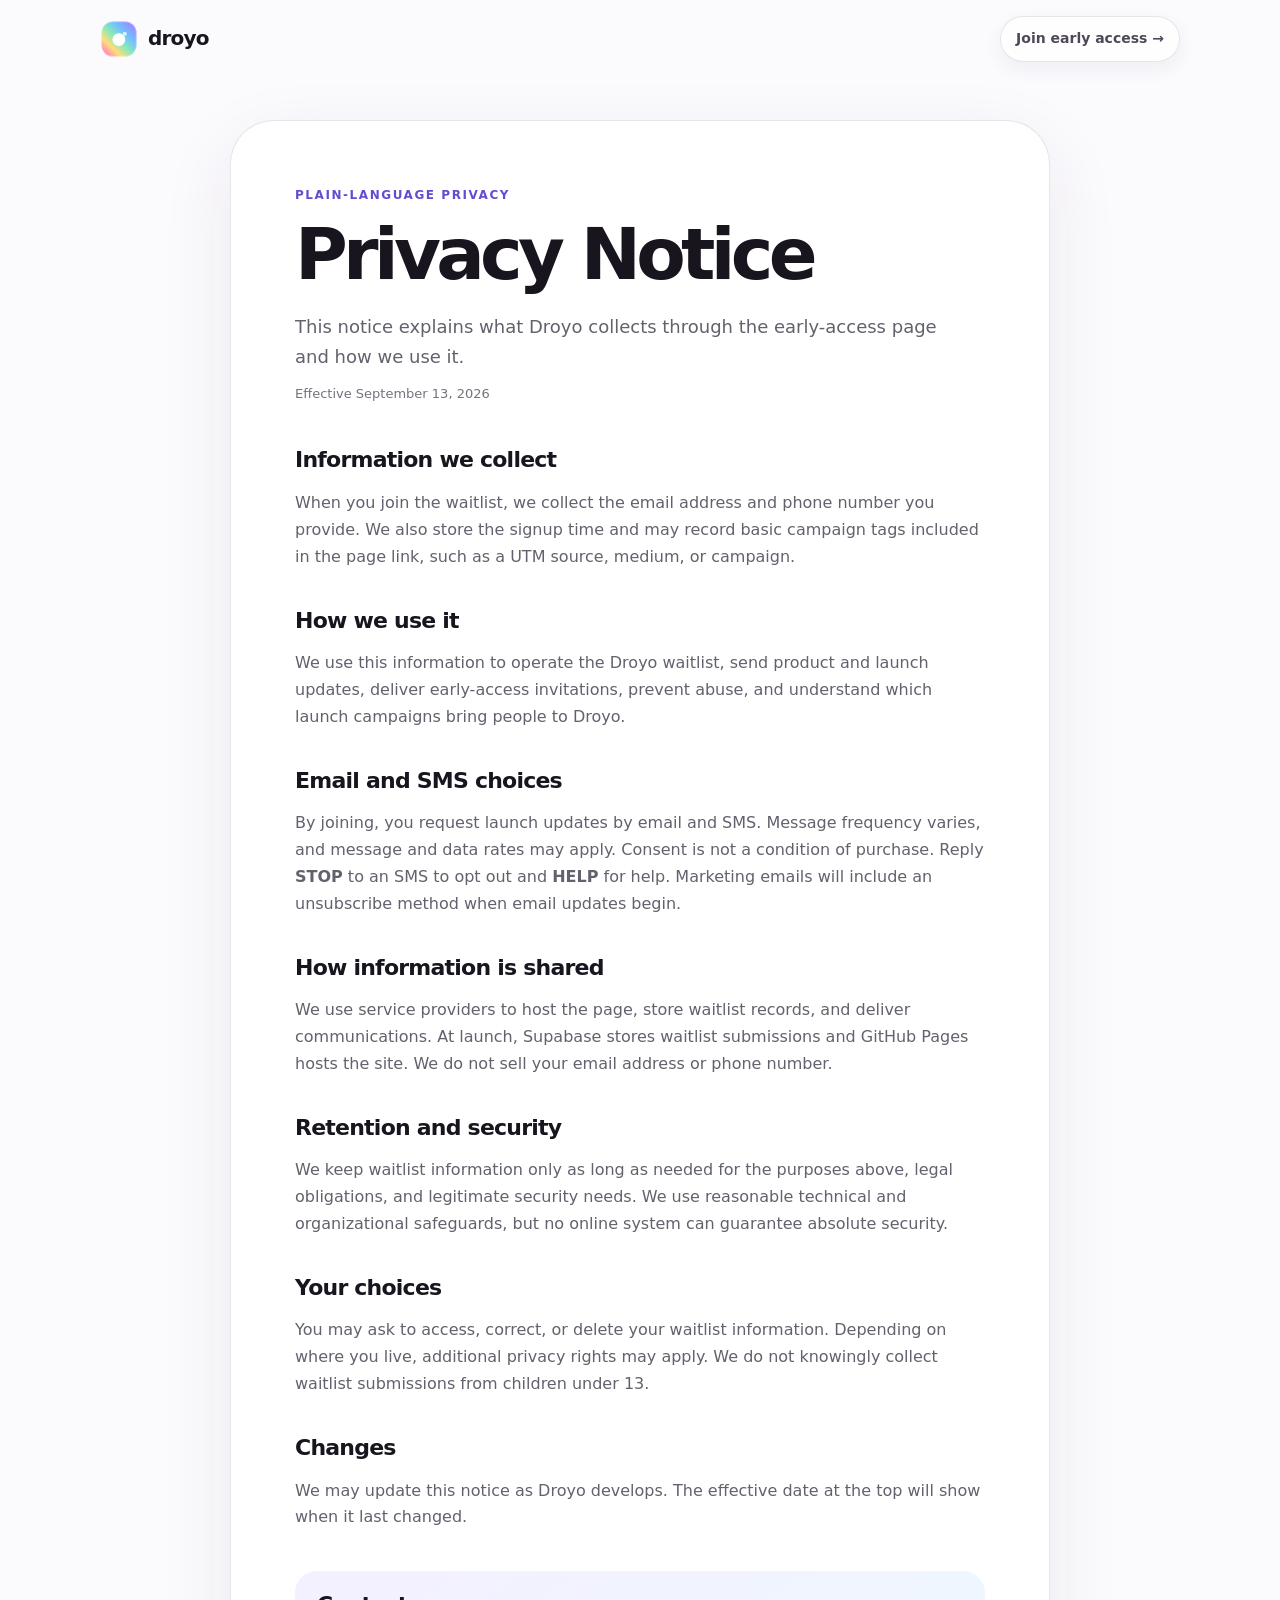
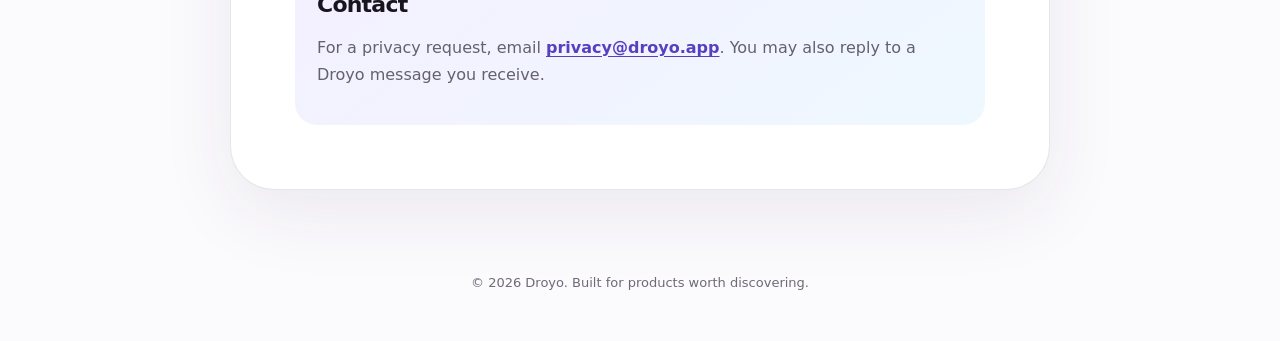
==== privacy.html @ a566f707 "Improve waitlist experience and launch readiness" ====
<!DOCTYPE html>
<html lang="en">
<head>
  <meta charset="UTF-8">
  <meta name="viewport" content="width=device-width, initial-scale=1.0">
  <meta name="description" content="How Droyo collects and uses information submitted to its early-access waitlist.">
  <meta name="robots" content="index, follow">
  <meta name="referrer" content="strict-origin-when-cross-origin">
  <meta name="theme-color" content="#7567ed">
  <meta http-equiv="Content-Security-Policy" content="default-src 'self'; style-src 'self'; img-src 'self'; object-src 'none'; base-uri 'none'; frame-src 'none'; form-action 'self'; upgrade-insecure-requests">
  <title>Privacy Notice — Droyo</title>
  <link rel="canonical" href="https://droyo.app/privacy.html">
  <link rel="icon" href="/assets/droyo-mark.svg" type="image/svg+xml">
  <link rel="apple-touch-icon" href="/assets/apple-touch-icon.png" sizes="180x180">
  <link rel="stylesheet" href="/assets/legal.css">
</head>
<body>
  <nav class="legal-nav" aria-label="Legal page navigation">
    <a class="brand" href="/"><img src="/assets/droyo-mark.svg" width="38" height="38" alt="">droyo</a>
    <a class="back" href="/#signup">Join early access →</a>
  </nav>
  <main class="shell" id="main-content">
    <article class="legal-card">
      <div class="kicker">Plain-language privacy</div>
      <h1>Privacy Notice</h1>
      <p class="intro">This notice explains what Droyo collects through the early-access page and how we use it.</p>
      <p class="updated">Effective September 13, 2026</p>

      <h2>Information we collect</h2>
      <p>When you join the waitlist, we collect the email address and phone number you provide. We also store the signup time and may record basic campaign tags included in the page link, such as a UTM source, medium, or campaign.</p>

      <h2>How we use it</h2>
      <p>We use this information to operate the Droyo waitlist, send product and launch updates, deliver early-access invitations, prevent abuse, and understand which launch campaigns bring people to Droyo.</p>

      <h2>Email and SMS choices</h2>
      <p>By joining, you request launch updates by email and SMS. Message frequency varies, and message and data rates may apply. Consent is not a condition of purchase. Reply <strong>STOP</strong> to an SMS to opt out and <strong>HELP</strong> for help. Marketing emails will include an unsubscribe method when email updates begin.</p>

      <h2>How information is shared</h2>
      <p>We use service providers to host the page, store waitlist records, and deliver communications. At launch, Supabase stores waitlist submissions and GitHub Pages hosts the site. We do not sell your email address or phone number.</p>

      <h2>Retention and security</h2>
      <p>We keep waitlist information only as long as needed for the purposes above, legal obligations, and legitimate security needs. We use reasonable technical and organizational safeguards, but no online system can guarantee absolute security.</p>

      <h2>Your choices</h2>
      <p>You may ask to access, correct, or delete your waitlist information. Depending on where you live, additional privacy rights may apply. We do not knowingly collect waitlist submissions from children under 13.</p>

      <h2>Changes</h2>
      <p>We may update this notice as Droyo develops. The effective date at the top will show when it last changed.</p>

      <section class="contact" aria-labelledby="privacy-contact">
        <h2 id="privacy-contact">Contact</h2>
        <p>For a privacy request, email <a href="mailto:privacy@droyo.app">privacy@droyo.app</a>. You may also reply to a Droyo message you receive.</p>
      </section>
    </article>
  </main>
  <footer>© 2026 Droyo. Built for products worth discovering.</footer>
</body>
</html>
---- assets/legal.css ----
:root {
  --ink: #18151e;
  --muted: #65606d;
  --purple: #765fe4;
  --line: rgba(30, 22, 43, .11);
}
* { box-sizing: border-box; }
html { color-scheme: light; }
body { margin: 0; color: var(--ink); background: #fbfafd; font: 16px/1.68 system-ui, -apple-system, BlinkMacSystemFont, "Segoe UI", sans-serif; }
a { color: inherit; }
a:focus-visible { outline: 3px solid rgba(82, 75, 220, .5); outline-offset: 3px; border-radius: 8px; }
.shell { width: min(820px, calc(100% - 36px)); margin: 0 auto; }
.legal-nav { width: min(1080px, calc(100% - 36px)); height: 78px; margin: 0 auto; display: flex; align-items: center; justify-content: space-between; gap: 20px; }
.brand { display: inline-flex; align-items: center; gap: 10px; color: var(--ink); text-decoration: none; font-size: 20px; font-weight: 850; letter-spacing: -.04em; }
.brand img { width: 38px; height: 38px; }
.back { padding: 10px 15px; border: 1px solid var(--line); border-radius: 999px; color: #4f4957; background: rgba(255,255,255,.82); text-decoration: none; font-size: 14px; font-weight: 750; box-shadow: 0 7px 20px rgba(42,30,60,.06); }
.back:hover { color: #27212e; border-color: rgba(75,58,130,.2); }
main { padding: 42px 0 82px; }
.legal-card { padding: clamp(28px, 6vw, 64px); border: 1px solid var(--line); border-radius: clamp(28px, 5vw, 44px); background: #fff; box-shadow: 0 24px 75px rgba(48,34,69,.08); }
.kicker { margin-bottom: 13px; color: #654bd0; font-size: 12px; font-weight: 850; letter-spacing: .13em; text-transform: uppercase; }
h1 { margin: 0; font-size: clamp(42px, 8vw, 72px); line-height: 1; letter-spacing: -.065em; }
.intro { max-width: 650px; margin: 22px 0 10px; color: var(--muted); font-size: 18px; }
.updated { margin: 0 0 42px; color: #77717f; font-size: 13px; }
h2 { margin: 36px 0 9px; font-size: 22px; line-height: 1.25; letter-spacing: -.035em; }
p, li { color: var(--muted); }
ul { padding-left: 22px; }
li + li { margin-top: 7px; }
.contact { margin-top: 40px; padding: 20px 22px; border-radius: 22px; background: linear-gradient(145deg, #f4f0ff, #eef8ff); }
.contact h2 { margin-top: 0; }
.contact a { color: #5740c0; font-weight: 800; text-underline-offset: 3px; }
footer { padding: 0 0 48px; color: #706a78; text-align: center; font-size: 13px; }
@media (max-width: 520px) {
  .legal-nav { height: 70px; }
  .back { padding: 8px 12px; font-size: 12px; }
  main { padding-top: 22px; }
  .intro { font-size: 16px; }
}
@media (prefers-reduced-motion: reduce) { * { scroll-behavior: auto !important; } }
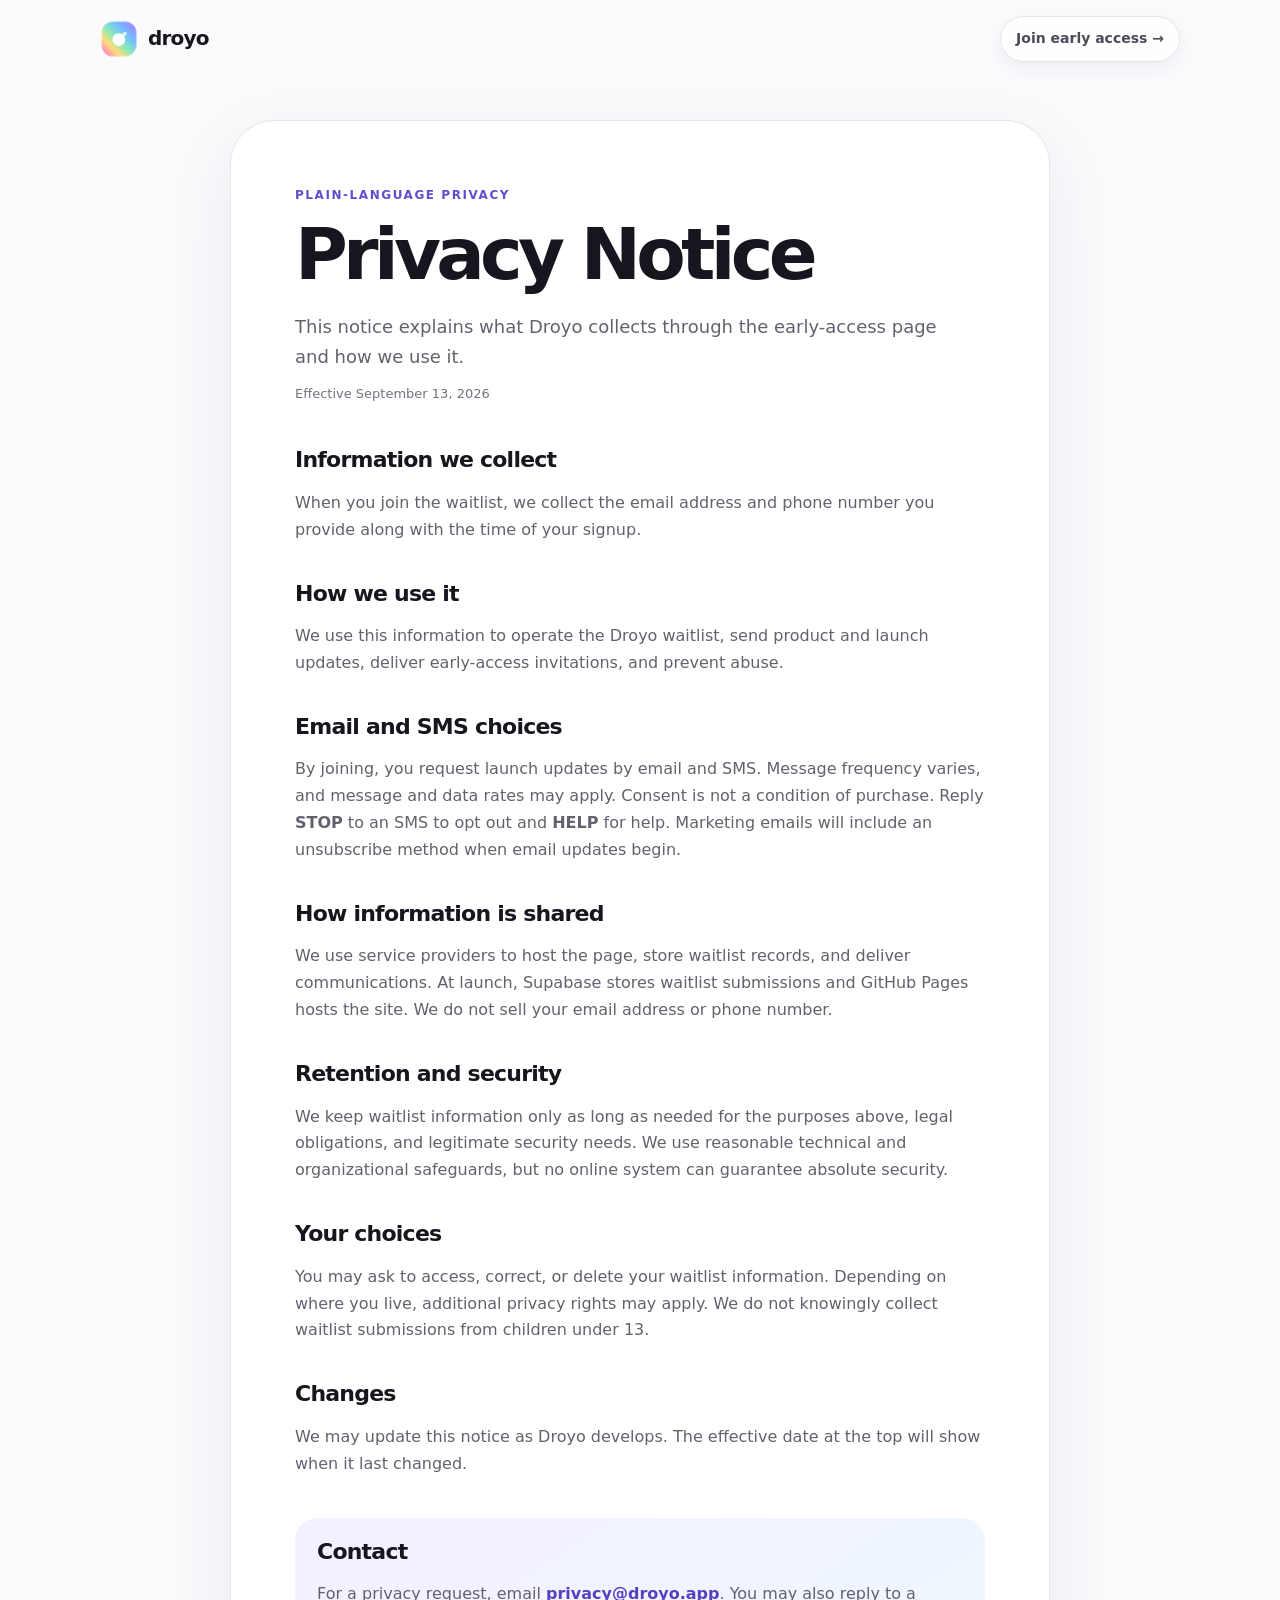
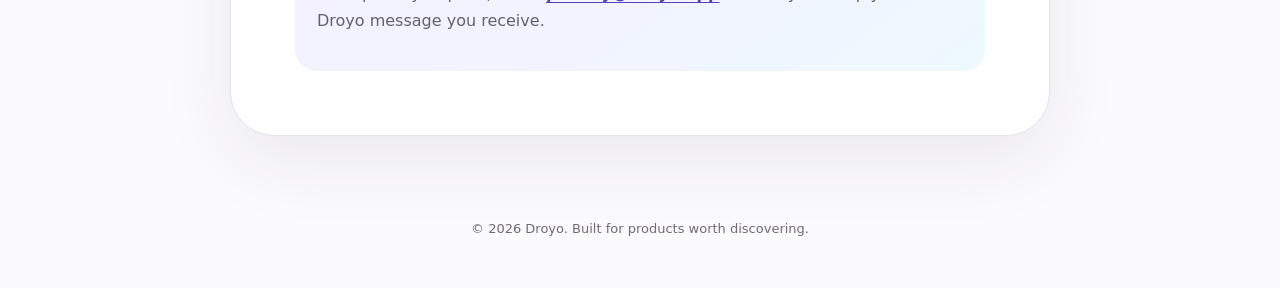
==== commit 8a42ae8d: "Align waitlist form with database policy" ====
--- a/privacy.html
+++ b/privacy.html
@@ -27,10 +27,10 @@
       <p class="updated">Effective September 13, 2026</p>
 
       <h2>Information we collect</h2>
-      <p>When you join the waitlist, we collect the email address and phone number you provide. We also store the signup time and may record basic campaign tags included in the page link, such as a UTM source, medium, or campaign.</p>
+      <p>When you join the waitlist, we collect the email address and phone number you provide along with the time of your signup.</p>
 
       <h2>How we use it</h2>
-      <p>We use this information to operate the Droyo waitlist, send product and launch updates, deliver early-access invitations, prevent abuse, and understand which launch campaigns bring people to Droyo.</p>
+      <p>We use this information to operate the Droyo waitlist, send product and launch updates, deliver early-access invitations, and prevent abuse.</p>
 
       <h2>Email and SMS choices</h2>
       <p>By joining, you request launch updates by email and SMS. Message frequency varies, and message and data rates may apply. Consent is not a condition of purchase. Reply <strong>STOP</strong> to an SMS to opt out and <strong>HELP</strong> for help. Marketing emails will include an unsubscribe method when email updates begin.</p>
